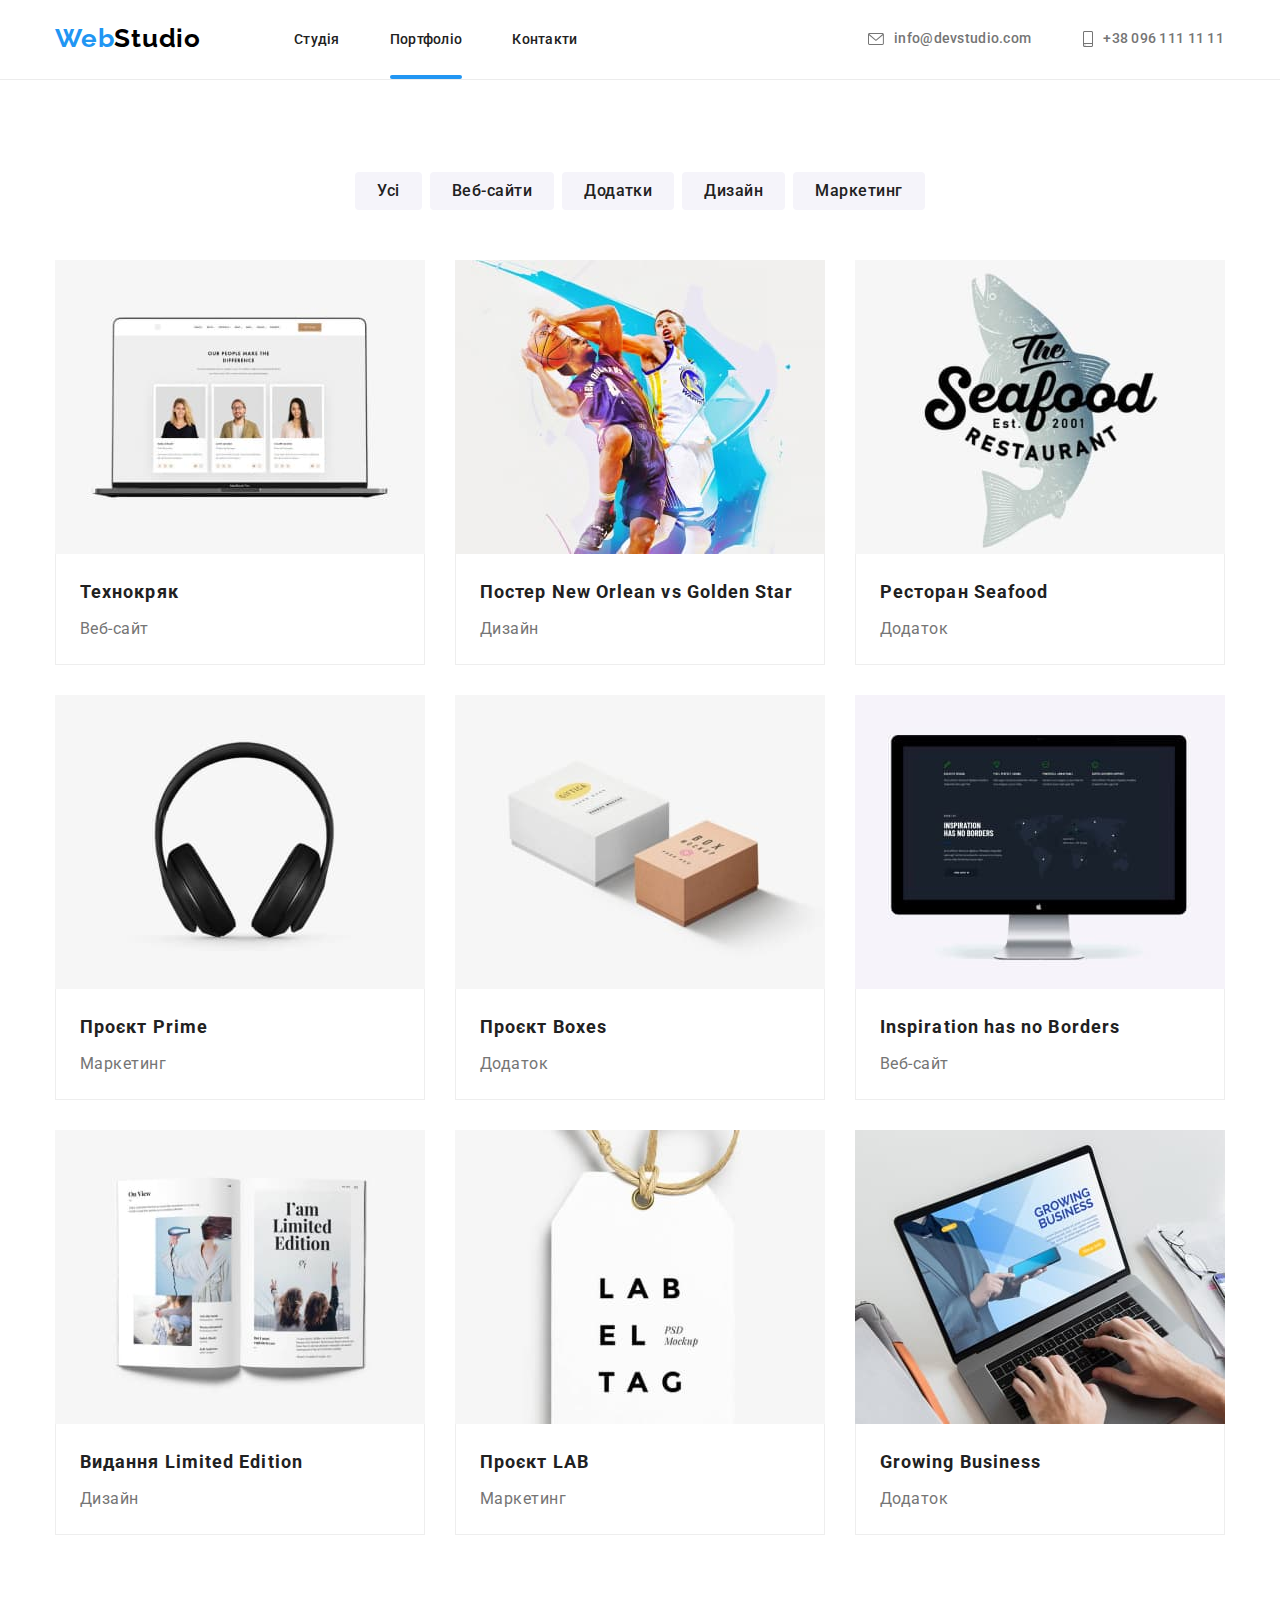
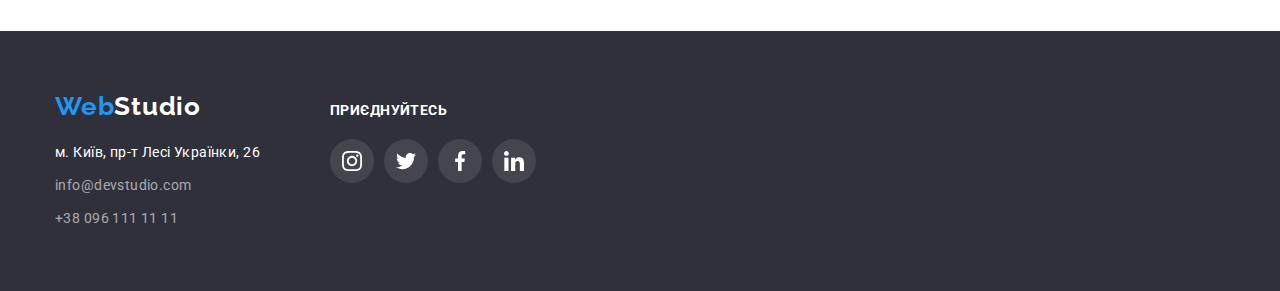
==== portfolio.html @ deec121f "hw-5" ====
<!DOCTYPE html>
<html lang="uk">
<head>
    <meta charset="UTF-8">
    <meta http-equiv="X-UA-Compatible" content="IE=edge">
    <meta name="viewport" content="width=device-width, initial-scale=1.0">
    <title>Портфоліо</title>
   
    <link rel="preconnect" href="https://fonts.googleapis.com">
    <link rel="preconnect" href="https://fonts.gstatic.com" crossorigin>
    <link
        href="https://fonts.googleapis.com/css2?family=Montserrat:wght@400;500;600&family=Raleway:wght@700&family=Roboto:wght@400;500;700;900&display=swap"
        rel="stylesheet">
    <link rel="stylesheet" href="https://cdn.jsdelivr.net/npm/modern-normalize@1.1.0/modern-normalize.min.css">
    <link rel="stylesheet" href="./css/styles.css">    
</head>
<body>
    <header class="main-header">
        <div class="container navigation">
            <nav class="nav">
                <a class="logo-text link" href="./index.html"><span class="logo-text-span">Web</span>Studio</a>
                <ul class="list menu-list1">
                    <li><a class="link menu-link" href="./index.html">Студія</a></li>
                    <li><a class="link menu-link current" href="./portfolio.html">Портфоліо</a></li>
                    <li><a class="link menu-link" href="#contacts">Контакти</a></li>
                </ul>
            </nav>
    
            <ul class="list menu-list2">
                <li class="header-address">
                    <a class="link link-header" href="mailto:info@devstudio.com" target="_blank">
                        <svg aria-label="іконка пошти" class="icon-mail">
                            <use href="./images/svg-sprite/sprite-icon.svg#icon-mail"></use>
                        </svg>
                        info@devstudio.com
                    </a>
                </li>
                <li class="header-address">
                    <a class="link link-header" href="tel:+380961111111" target="_blank">
                        <svg aria-label="іконка телефону" class="icon-telef ">
                            <use href="./images/svg-sprite/sprite-icon.svg#icon-telef"></use>
                        </svg>
                        +38 096 111 11 11
                    </a>
                </li>
            </ul>
    
        </div>
    </header>
    
    <main>
        <section class="section-csrts">
            <div class="container">
                    <h2 class="visually-hidden">Портфоліо</h2>
                    <ul class="list btn-list">
                        <li><button class="btn" type="button">Усі</button></li>
                        <li><button class="btn" type="button">Веб-сайти</button></li>
                        <li><button class="btn" type="button">Додатки</button></li>
                        <li><button class="btn" type="button">Дизайн</button></li>
                        <li><button class="btn" type="button">Маркетинг</button></li>
                    </ul>                    

                    <ul class="list carst-box">

                    <li class="box-content">
                            <a class="box-content-link" href="">
                                <div class="box-tumb">
                                    <img src="./images/portfolio/portfolio-img1.jpg" alt="ноутбук з відкритою сторінкою веб-сайта" width="370">
                                    
                                    <div class="overlay-tumb">
                                        <p class="text-tumb">
                                            Ресурс пропонує комплексні пропозиції з різним рівнем функціоналу та сервісів. Все це дозволить відвідувачу отримати вичерпні відомості про компанію чи приватну особу.
                                        </p>
                                    </div>
                                </div>
                                
                                <div class="box-content-text">
                                    <h2 class="h-box">Технокряк</h2>
                                    <p class="text-box">Веб-сайт</p>
                                </div>
                            </a>
                    </li>

                    <li class="box-content">
                        <a class="box-content-link" href="">
                            <div class="box-tumb">
                            <img src="./images/portfolio/portfolio-img2.jpg" alt="баскетболісти"  width="370">
                            
                                <div class="overlay-tumb">
                                    <p class="text-tumb">
                                        Ресурс пропонує комплексні пропозиції з різним рівнем функціоналу та сервісів. Все це дозволить відвідувачу отримати вичерпні відомості про компанію чи приватну особу.
                                    </p>
                                </div>
                            </div>

                            <div class="box-content-text">
                                    <h2 class="h-box">Постер New Orlean vs Golden Star</h2>
                                    <p class="text-box">Дизайн</p>
                                </div>
                        </a> 
                    </li>

                    <li class="box-content">
                         <a class="box-content-link" href="">
                            <div class="box-tumb">
                            <img src="./images/portfolio/portfolio-img3.jpg" alt="лого ресторана Seafood"  width="370">
                               
                                <div class="overlay-tumb">
                                    <p class="text-tumb">
                                        Ресурс пропонує комплексні пропозиції з різним рівнем функціоналу та сервісів. Все це дозволить відвідувачу отримати вичерпні відомості про компанію чи приватну особу.
                                    </p>
                                </div>
                            </div>

                            <div class="box-content-text">
                                    <h2 class="h-box">Ресторан Seafood</h2>
                                    <p class="text-box">Додаток</p>
                                </div>
                            </a>
                    </li>

                    <li class="box-content">
                        <a class="box-content-link" href="">
                            <div class="box-tumb">
                            <img src="./images/portfolio/portfolio-img4.jpg" alt="навушники" width="370">
                            
                            <div class="overlay-tumb">
                                <p class="text-tumb">
                                    Ресурс пропонує комплексні пропозиції з різним рівнем функціоналу та сервісів. Все це дозволить відвідувачу отримати вичерпні відомості про компанію чи приватну особу.
                                </p>
                            </div>
                            </div>
                            
                            <div class="box-content-text">
                                <h2 class="h-box">Проєкт Prime</h2>
                                <p class="text-box">Маркетинг</p>
                            </div>
                        </a>
                    </li>

                    <li class="box-content">
                        <a class="box-content-link" href="">
                            <div class="box-tumb">
                            <img src="./images/portfolio/portfolio-img5.jpg" alt="дві коробки" width="370">
                           
                            <div class="overlay-tumb">
                                <p class="text-tumb">
                                    Ресурс пропонує комплексні пропозиції з різним рівнем функціоналу та сервісів. Все це дозволить відвідувачу отримати вичерпні відомості про компанію чи приватну особу.
                                </p>
                            </div>
                            </div>
                           
                            <div class="box-content-text">
                                <h2 class="h-box">Проєкт Boxes</h2>
                                <p class="text-box">Додаток</p>
                            </div>
                        </a>
                    </li>

                    <li class="box-content">
                        <a class="box-content-link" href="">
                            <div class="box-tumb">
                            <img src="./images/portfolio/portfolio-img6.jpg" alt="екран комп'ютера з відкритим вебсайтом" width="370">
                            
                            <div class="overlay-tumb">
                                <p class="text-tumb">
                                    Ресурс пропонує комплексні пропозиції з різним рівнем функціоналу та сервісів. Все це дозволить відвідувачу
                                    отримати вичерпні відомості про компанію чи приватну особу.
                                </p>
                            </div>
                            </div>
                            
                            <div class="box-content-text">
                                <h2 class="h-box">Inspiration has no Borders</h2>
                                <p class="text-box">Веб-сайт</p>
                            </div>
                        </a>
                    </li>

                    <li class="box-content">
                        <a class="box-content-link" href="">
                            <div class="box-tumb">
                            <img src="./images/portfolio/portfolio-img7.jpg" alt="книга" width="370">
                            
                            <div class="overlay-tumb">
                                <p class="text-tumb">
                                    Ресурс пропонує комплексні пропозиції з різним рівнем функціоналу та сервісів. Все це дозволить відвідувачу
                                    отримати вичерпні відомості про компанію чи приватну особу.
                                </p>
                            </div>
                            </div>
                            
                            <div class="box-content-text">
                                <h2 class="h-box">Видання Limited Edition</h2>
                                <p class="text-box">Дизайн</p>
                            </div>
                        </a>
                    </li>

                    <li class="box-content">
                        <a class="box-content-link" href="">
                            <div class="box-tumb">
                            <img src="./images/portfolio/portfolio-img8.jpg" alt="бирка" width="370">
                            
                            <div class="overlay-tumb">
                                <p class="text-tumb">
                                    Ресурс пропонує комплексні пропозиції з різним рівнем функціоналу та сервісів. Все це дозволить відвідувачу
                                    отримати вичерпні відомості про компанію чи приватну особу.
                                </p>
                            </div>
                            </div>
                            
                            <div class="box-content-text">
                                <h2 class="h-box">Проєкт LAB</h2>
                                <p class="text-box">Маркетинг</p>
                            </div>
                        </a>
                    </li>

                    <li class="box-content">
                        <a class="box-content-link" href="">
                            <div class="box-tumb">
                            <img src="./images/portfolio/portfolio-img9.jpg" alt="ноутбук з відкритим вебсайтом" width="370">
                            
                            <div class="overlay-tumb">
                                <p class="text-tumb">
                                    Ресурс пропонує комплексні пропозиції з різним рівнем функціоналу та сервісів. Все це дозволить відвідувачу
                                    отримати вичерпні відомості про компанію чи приватну особу.
                                </p>
                            </div>
                            </div>
                            
                            <div class="box-content-text">
                                <h2 class="h-box">Growing Business</h2>
                                <p class="text-box">Додаток</p>
                            </div>
                        </a>
                    </li>
                </ul>
            </div>
        </section>   
    </main>
    <footer class="foother">
        <div class="container foother-section">
            <div class="box-address">
                <a class="link logo-text" href="./index.html"><span class="logo-text-span">Web</span><span
                        class="logo-text-span-dark">Studio</span></a>
                <address id="contacts" class="contacts">
                    <ul class="list foother-list">
                        <li><a class="address-text link" href="https://goo.gl/maps/6DqwWdedDpS3PxJS8" target="_blank"
                                rel="noopener noreferrer nofollow">
                                м. Київ, пр-т Лесі Українки, 26
                            </a>
                        </li>
                        <li><a class="link contacts-text" href="mailto:info@devstudio.com"
                                target="_blank">info@devstudio.com</a></li>
                        <li><a class="link contacts-text" href="tel:+380961111111" target="_blank">+38 096 111 11 11</a>
                        </li>
                    </ul>
                </address>
            </div>
    
            <div class="footer-blok-items">
                <h2 class="text-social-network">приєднуйтесь</h2>
                <ul class="list address-icon">
                    <li>
                        <a class="link-footer-icon" href="">
                            <svg class="icon-footer">
                                <use href="./images/svg-sprite/sprite-icon.svg#icon-instagram"></use>
                            </svg>
                        </a>
                    </li>
                    <li>
                        <a class="link-footer-icon" href="">
                            <svg class="icon-footer">
                                <use href="./images/svg-sprite/sprite-icon.svg#icon-twitter"></use>
                            </svg>
                        </a>
                    </li>
                    <li>
                        <a class="link-footer-icon" href="">
                            <svg class="icon-footer">
                                <use href="./images/svg-sprite/sprite-icon.svg#icon-facebook"></use>
                            </svg>
                        </a>
                    </li>
                    <li>
                        <a class="link-footer-icon" href="">
                            <svg class="icon-footer">
                                <use href="./images/svg-sprite/sprite-icon.svg#icon-linkedin"></use>
                            </svg>
                        </a>
                    </li>
                </ul>
            </div>
        </div>
    </footer>
</body>
</html>
---- css/styles.css ----
/* global variables */
:root{
    --barand-color: #2196F3 ;
}

/* normalize */
h1,
h2,
h3,
h4,
p {
    margin-top: 0;
    margin-bottom: 0;
}

ul,
ol {
    margin-top: 0;
    margin-bottom: 0;
    padding-left: 0;
}


.link{
    text-decoration: none;
}

.list{
    list-style: none;
}

img{
    display: block;
    max-width: 100%;
    height: auto;
}

button {
    cursor: pointer;
}

body{
    background-color: #fff;
    font-family: 'Roboto', 'Raleway', sans-serif;
    color: #212121;
}

.container {
    width: 1200px;
    margin-left: auto;
    margin-right: auto;
    padding-left: 15px;
    padding-right: 15px;
}

.section {
    padding-top: 94px;
}

/* HEDER */
.nav {
    display: flex;
    align-items: center;
}

.navigation {
    display: flex;
    align-items: center;
}

.main-header {
    padding-top: 24px;
    padding-bottom: 25px;
    border-bottom: 1px solid #ECECEC;
}

.menu-list1 {
    column-gap: 50px;
    display: flex;
}
.menu-list2 {
    display: flex;
    column-gap: 50px;
    margin-left: auto;
}


.nav .logo-text {
    margin-right: 93px;
}

.logo-text{
    font-family: 'Raleway', sans-serif;
    font-weight: 700;
    font-size: 26px;
    line-height: 1,19;
    letter-spacing: 0.03em;
    color: #000;
}

.logo-text-span{
    color: var(--barand-color);
}

.menu-link{
    padding: 32px 0px;

    font-style: normal;
    font-weight: 500;
    font-size: 14px;
    line-height: 1.14;
    letter-spacing: 0.02em;
    color: #212121;
    position: relative;

    transition-property: color;
    transition-duration: 250ms;
    transition-timing-function: cubic-bezier(0.4, 0, 0.2, 1);
}

.menu-link::after {
    content: '';
    position: absolute;
    left: 0;
    bottom: 0;

    background-color: var(--barand-color);  
    border-radius: 2px;
    width: 100%;
    height: 4px;
    display: block;

    transition-duration: 250ms;
    transition-timing-function: cubic-bezier(0.4, 0, 0.2, 1);
    transform: scaleX(0);
}

.menu-link:hover::after,
.menu-link:focus::after {

    transform: scaleX(1);
}


.menu-link:hover,
.menu-link:focus,
.link-header:hover,
.link-header:focus{
    color: var(--barand-color);
}

.menu-link.current::after {
    content: '';
    position: absolute;
    left: 0;
    bottom: 0;

    background-color: var(--barand-color);
    border-radius: 2px;
    width: 100%;
    height: 4px;
    display: block;
    transform: scaleX(1);
}


.link-header{  
    display: flex;
    align-items: center;
    justify-content: center;
    column-gap: 10px;
    padding: 1px;

    font-weight: 500;
    font-size: 14px;
    line-height: 1.14;
    letter-spacing: 0.02em;
    color: #757575;
    transition-property: color;
    transition-duration: 250ms;
    transition-timing-function: cubic-bezier(0.4, 0, 0.2, 1);
}

.icon-mail {
    width: 16px;
    height: 12px;
    fill: currentColor;
}

.icon-telef {
    width: 10px;
    height: 16px;
    fill: currentColor;
}

.text-header{
    margin-bottom: 30px;
    margin-left: auto;
    margin-right: auto;
    width: 696px;
    font-weight: 900;
    font-size: 44px;
    line-height: 1.36;
    text-align: center;
    letter-spacing: 0.06em;
    text-transform: uppercase;
    color: #FFFFFF;
}

.btn-studio{
    margin-left: auto;
    margin-right: auto;
    padding: 10px 32px;
    border: transparent;
    font-weight: 700;
    font-size: 16px;
    line-height: 1.87;
    display: flex;
    align-items: center;
    text-align: center;
    letter-spacing: 0.06em;
    color: #FFF;
    background-color: var(--barand-color); 
    box-shadow: 0px 4px 4px rgba(0, 0, 0, 0.15);
    border-radius: 4px;

    transition-property: background-color;
    transition-duration: 250ms;
    transition-timing-function: cubic-bezier(0.4, 0, 0.2, 1);
}

.btn-studio:hover,
.btn-studio:focus{
    background-color: #188CE8;
}

.background-section{
    max-width: 1600px;
    margin-left: auto;
    margin-right: auto;
    padding-top: 200px;
    padding-bottom: 200px;

    background-image: linear-gradient(rgba(47, 48, 58, 0.4), rgba(47, 48, 58, 0.4)), url('../images/bg.jpg');
    background-size: cover;
    background-repeat: no-repeat;
    background-color: #2F303A;
    
}


 /* peculiarities */

.peculiarities {
    display: flex;
    flex-wrap: wrap;
    column-gap: 30px
  }

.peculiarities > .item {
    flex-basis: calc((100% - 90px) / 4);
}

.antenna-icon {
    width: 70px;
    height: 70px;
}

.item-icon {
    display: flex;
    align-items: center;
    justify-content: center;
    min-height: 120px;
    min-width: 270px;
    margin-bottom: 30px;

    background: #F5F4FA;
    border-radius: 4px;
    
}

.text-headline{
    margin-bottom: 10px;
    font-weight: 700;
    font-size: 14px;
    line-height: 1.14;
    letter-spacing: 0.03em;
    text-transform: uppercase;
}

.visually-hidden{
    position: absolute;
    white-space: nowrap;
    width: 1px;
    height: 1px;
    overflow: hidden;
    border: 0;
    padding: 0;
    clip: rect(0 0 0 0);
    clip-path: inset(50%);
    margin: -1px;
}

.text-description{
    font-weight: 400;
    font-size: 14px;
    line-height: 1.71;
    letter-spacing: 0.03em;
    color: #757575;
}

.container-list {
    display: flex;
    flex-wrap: wrap;
    gap: 30px
}

.product-content {
    position: relative;
}

.product-box {
    position: absolute;
    width: 100%;
    height: 70px;
    background: rgba(47, 48, 58, 0.8);
    bottom: 0;
}

.product-text {
    position: absolute;
    top: 50%;
    left: 50%;
    transform: translate(-50%, -50%);
    font-weight: 700;
    font-size: 14px;
    line-height: 1.14;
    text-align: center;
    letter-spacing: 0.03em;
    text-transform: uppercase;

    color: #FFFFFF;
}

.section-3 {
    padding-bottom: 94px;
}

.text-h{
    margin-bottom: 50px;
    font-weight: 700;
    font-size: 36px;
    line-height: 1.17;
    text-align: center;
    letter-spacing: 0.03em;
}

.studio-section{
    padding-bottom: 94px;
    background-color: #F5F4FA;
}

.studio-section-link {
    padding-bottom: 94px;
}

.studio-container {
    display: flex;
    flex-wrap: wrap;
    gap: 30px;
}

.social-list-icon {
    width: 20px;
    height: 20px;
    fill: #AFB1B8;

    transition-property: fill;
    transition-duration: 250ms;
    transition-timing-function: cubic-bezier(0.4, 0, 0.2, 1);
}

.social-list {
    display: flex;
    justify-content: center;
    column-gap: 10px;
    padding-bottom: 30px;
}

.social-link {
    display: flex;
    align-items: center;
    justify-content: center;
    width: 44px;
    height: 44px;
    border-radius: 50%;
    background-color: #fff;

    transition-property: background-color;
    transition-duration: 250ms;
    transition-timing-function: cubic-bezier(0.4, 0, 0.2, 1);
}

.social-link:hover,
.social-link:focus {
    background-color: var(--barand-color);
}

.social-link:hover .social-list-icon,
.social-link:focus .social-list-icon{
    fill: #fff;
}

.text-team-name{
    padding-top: 30px;
    margin-bottom: 10px;
    font-weight: 500;
    font-size: 16px;
    line-height: 1.19;
    text-align: center;
    letter-spacing: 0.03em;
}

.text-profession{
    margin-bottom: 16px;
    font-weight: 400;
    font-size: 16px;
    line-height: 1.19;
    text-align: center;
    letter-spacing: 0.03em;
    color: #757575;
}


.block-content{
    flex-basis: calc((100% - 90px) / 4);
    background-color: #fff;
    box-shadow: 0px 1px 3px rgba(0, 0, 0, 0.12), 0px 1px 1px rgba(0, 0, 0, 0.14), 0px 2px 1px rgba(0, 0, 0, 0.2);
    border-radius: 0px 0px 4px 4px;
}


.text-icon {
    margin-bottom: 50px;
    margin-left: auto;
    margin-right: auto;
    text-align: center;
}

.section-list-item {
    display: flex;
    align-items: center;
    justify-content: center;
    gap: 30px;
}

.link-item-icon {
    display: flex;
    align-items: center;
    justify-content: center;
    width: 170px;
    height: 92px;
    border: 1px solid #AFB1B8;
    border-radius: 4px;

    transition-property: border-color;
    transition-duration: 250ms;
    transition-timing-function: cubic-bezier(0.4, 0, 0.2, 1);
}
 
.section-item {
    width: 106px;
    height: 60px;
    fill: #AFB1B8;

    transition-property: fill;
    transition-duration: 250ms;
    transition-timing-function: cubic-bezier(0.4, 0, 0.2, 1);
} 

.link-item-icon:hover,
.link-item-icon:focus {
    border-color: var(--barand-color)
}

.link-item-icon:hover .section-item,
.link-item-icon:focus .section-item{
    fill: var(--barand-color);
}

.foother{
    background-color: #2F303A;
    padding-top: 60px;
    padding-bottom: 60px;
}

.foother-section {
    display: flex;
    align-items: baseline;
}

.foother-list {
    display: flex;
    flex-direction: column;
    gap: 9px;
}

.logo-text-span-dark{
    color: #fff;
}

.address-text{
    font-style: normal;
    font-weight: 400;
    font-size: 14px;
    line-height: 1.71;
    letter-spacing: 0.03em;
    color: #FFFFFF;

    transition-property: color;
    transition-duration: 250ms;
    transition-timing-function: cubic-bezier(0.4, 0, 0.2, 1);
}

.box-address{
    margin-right: 70px
}

.contacts{
    margin-top: 20px;
}

.address-icon {
    display: flex;
    column-gap: 10px;
}

.link-footer-icon {
    display: flex;
    align-items: center;
    justify-content: center;
    width: 44px;
    height: 44px;
    background-color: rgba(255, 255, 255, 0.1);
    border-radius: 50%;

    transition-property: background-color;
    transition-duration: 250ms;
    transition-timing-function: cubic-bezier(0.4, 0, 0.2, 1);
}
.link-footer-icon:hover,
.link-footer-icon:focus {
    background-color: var(--barand-color);
}

.contacts-text{
    font-style: normal;
    font-weight: 400;
    font-size: 14px;
    line-height: 1.71;
    letter-spacing: 0.03em;
    color: rgba(255, 255, 255, 0.6);

    transition-property: color;
    transition-duration: 250ms;
    transition-timing-function: cubic-bezier(0.4, 0, 0.2, 1);
}

.icon-footer {
    width: 20px;
    height: 20px;
    fill: #fff;
}

.text-social-network {
    margin-bottom: 20px;
    font-weight: 700;
    font-size: 14px;
    line-height: 1.14;
    letter-spacing: 0.03em;
    text-transform: uppercase;
    color: #FFFFFF;
}

.footer-blok-items {
    padding-top: 12px;
    padding-bottom: 40px;
}

.contacts-text:hover,
.contacts-text:focus,
.address-text:hover,
.address-text:focus{
    color: var(--barand-color);
}

.btn{
    padding: 6px 22px;
    border: transparent;
    font-weight: 500;
    font-size: 16px;
    line-height: 1.625;
    text-align: center;
    letter-spacing: 0.03em;
    color: #212121;
    background-color: #F5F4FA; 
    border-radius: 4px;


    transition: color 250ms cubic-bezier(0.4, 0, 0.2, 1),
    background-color 250ms cubic-bezier(0.4, 0, 0.2, 1),
    box-shadow 250ms cubic-bezier(0.4, 0, 0.2, 1);   
}

.btn:hover,
.btn:focus{
    color: #fff;
    background-color: var(--barand-color);
    box-shadow: 0px 3px 1px rgba(0, 0, 0, 0.1), 0px 1px 2px rgba(0, 0, 0, 0.08), 0px 2px 2px rgba(0, 0, 0, 0.12);
}

.btn-list {
    display: flex;
    justify-content: center;
    gap: 8px;
    margin-bottom: 50px;
}

.box-content{
    flex-basis: calc((100% - 60px) / 3);
    background-color: #fff;
}

.box-content-link{
    text-decoration: none;
    display: block;

    transition: box-shadow 250ms cubic-bezier(0.4, 0, 0.2, 1);
}

.box-content-link:hover,
.box-content-link:focus {
    box-shadow: 0px 1px 1px rgba(0, 0, 0, 0.12), 0px 4px 4px rgba(0, 0, 0, 0.06), 1px 4px 6px rgba(0, 0, 0, 0.16);
}



.box-tumb {
    position: relative;
    overflow: hidden;
}

.overlay-tumb {
    position: absolute;
    width: 100%;
    height: 100%;
    top: 0;
    left: 0;
    background-color: rgba(33, 150, 243, 0.9);

    transform: translateY(100%);
    transition: transform 250ms cubic-bezier(0.4, 0, 0.2, 1);
}

.box-content-link:hover .overlay-tumb{
    transform: translateY(0);
}

.text-tumb {
    position: absolute;
    top: 64px;
    bottom: 64px;
    left: 24px;
    right: 24px;
    font-weight: 400;
    font-size: 18px;
    line-height: 1.55;

    letter-spacing: 0.03em;
    color: #FFF;
} 

.carst-box {
    display: flex;
    flex-wrap: wrap;
    gap: 30px;
}

.h-box{
    margin-bottom: 4px;

    color: #212121;
    font-weight: 700;
    font-size: 18px;
    line-height: 2;
    letter-spacing: 0.06em;
}

.text-box{
    
    font-weight: 400;
    font-size: 16px;
    line-height: 1.87;
    letter-spacing: 0.03em;
    color: #757575;
}

.section-csrts {
    padding-top: 92px;
    padding-bottom: 96px;
}

.box-content-text {
    padding-top: 20px;
    padding-left: 24px;
    padding-right: 24px;
    padding-bottom: 20px;

    border: 1px solid #EEEEEE;
    border-top: 0;
}

.backdrop {
    position: fixed;
    top: 0;
    left: 0;
    width: 100%;
    height: 100%;
    background-color: rgba(0, 0, 0, 0.2);
    z-index: 999999;
    opacity: 1;
    visibility: visible;
    pointer-events: auto;  
    transition: opacity 500ms cubic-bezier(0.4, 0, 0.2, 1),visibility 500ms cubic-bezier(0.4, 0, 0.2, 1);
}

.modal {
    position: absolute;
    width: 528px;
    height: 580px;
    left: 50%;
    top: 50%;
    transform: translate(-50%,-50%);
    background-color: #FFFFFF;
    box-shadow: 0px 1px 3px rgba(0, 0, 0, 0.12), 0px 1px 1px rgba(0, 0, 0, 0.14), 0px 2px 1px rgba(0, 0, 0, 0.2);
    border-radius: 4px;
}

.modal-svg{
    width: 11px;
    height: 11px;
}

.btn-close {
    position: absolute;
    top: 8px;
    right: 8px;
    display: flex;
    align-items: center;
    justify-content: center;
    background-color: #FFFFFF;
    width: 30px;
    height: 30px;
    border: 1px solid rgba(0, 0, 0, 0.1);
    border-radius: 50%;
    padding: 0;
}

.is-hidden {
    visibility: hidden;
    opacity: 0;
    pointer-events: none;
}
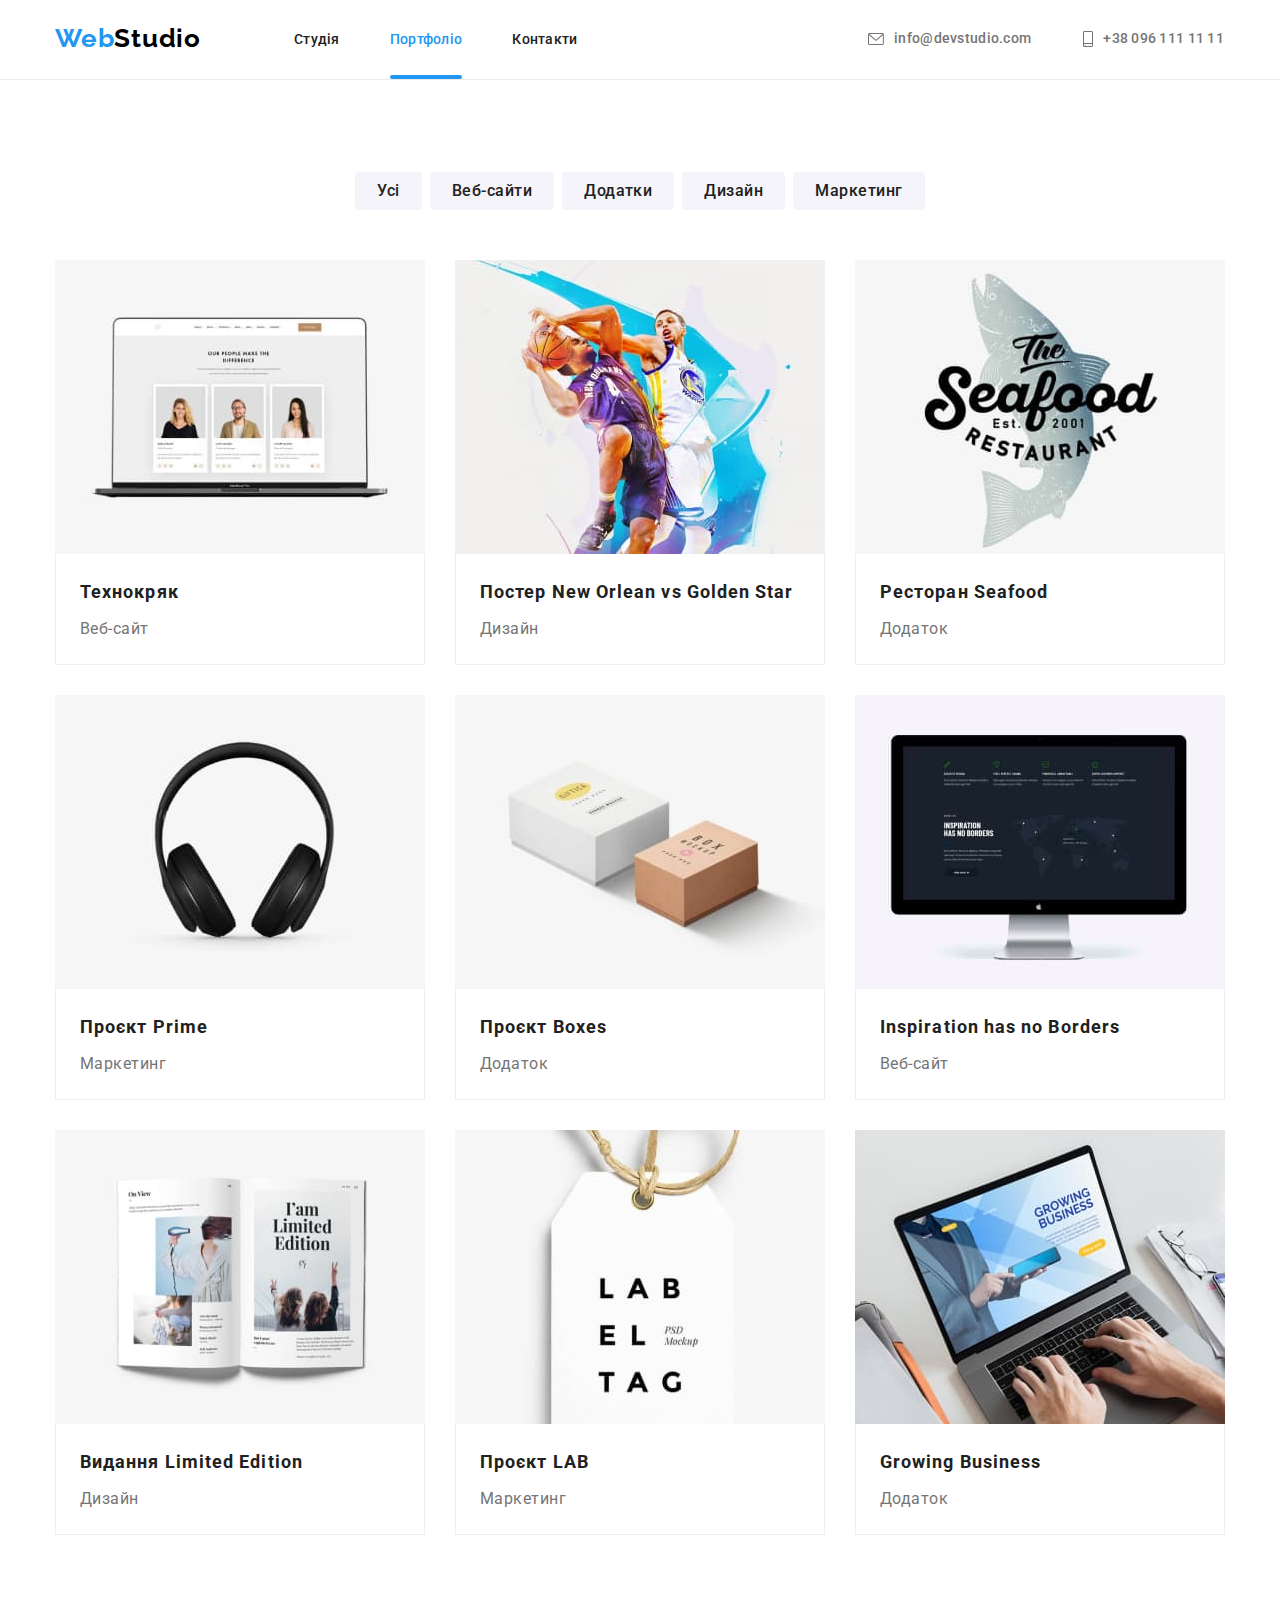
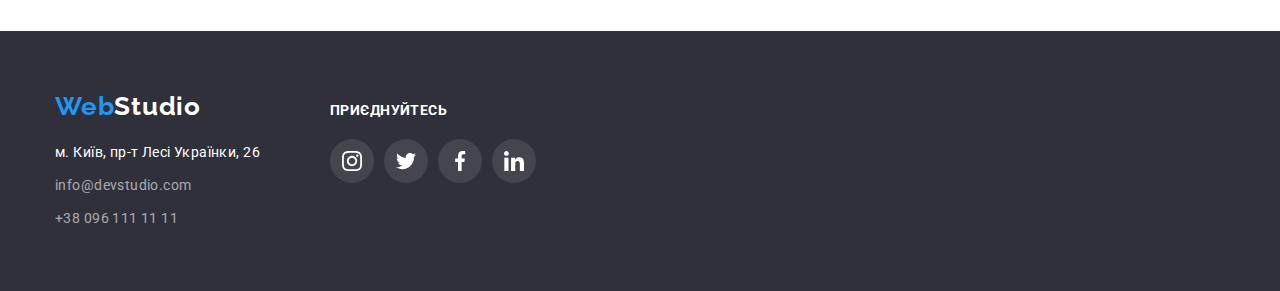
==== commit b07c6660: "fix link" ====
--- a/portfolio.html
+++ b/portfolio.html
@@ -21,7 +21,7 @@
                 <a class="logo-text link" href="./index.html"><span class="logo-text-span">Web</span>Studio</a>
                 <ul class="list menu-list1">
                     <li><a class="link menu-link" href="./index.html">Студія</a></li>
-                    <li><a class="link menu-link current" href="./portfolio.html">Портфоліо</a></li>
+                    <li><a class="link menu-link current active" href="./portfolio.html">Портфоліо</a></li>
                     <li><a class="link menu-link" href="#contacts">Контакти</a></li>
                 </ul>
             </nav>
--- a/css/styles.css
+++ b/css/styles.css
@@ -146,6 +146,10 @@
 .menu-link:focus,
 .link-header:hover,
 .link-header:focus{
+    color: var(--barand-color);
+}
+
+.menu-list1 .active {
     color: var(--barand-color);
 }
 
@@ -658,7 +662,7 @@
     left: 0;
     background-color: rgba(33, 150, 243, 0.9);
 
-    transform: translateY(100%);
+    transform: translateY(101%);
     transition: transform 250ms cubic-bezier(0.4, 0, 0.2, 1);
 }
 
